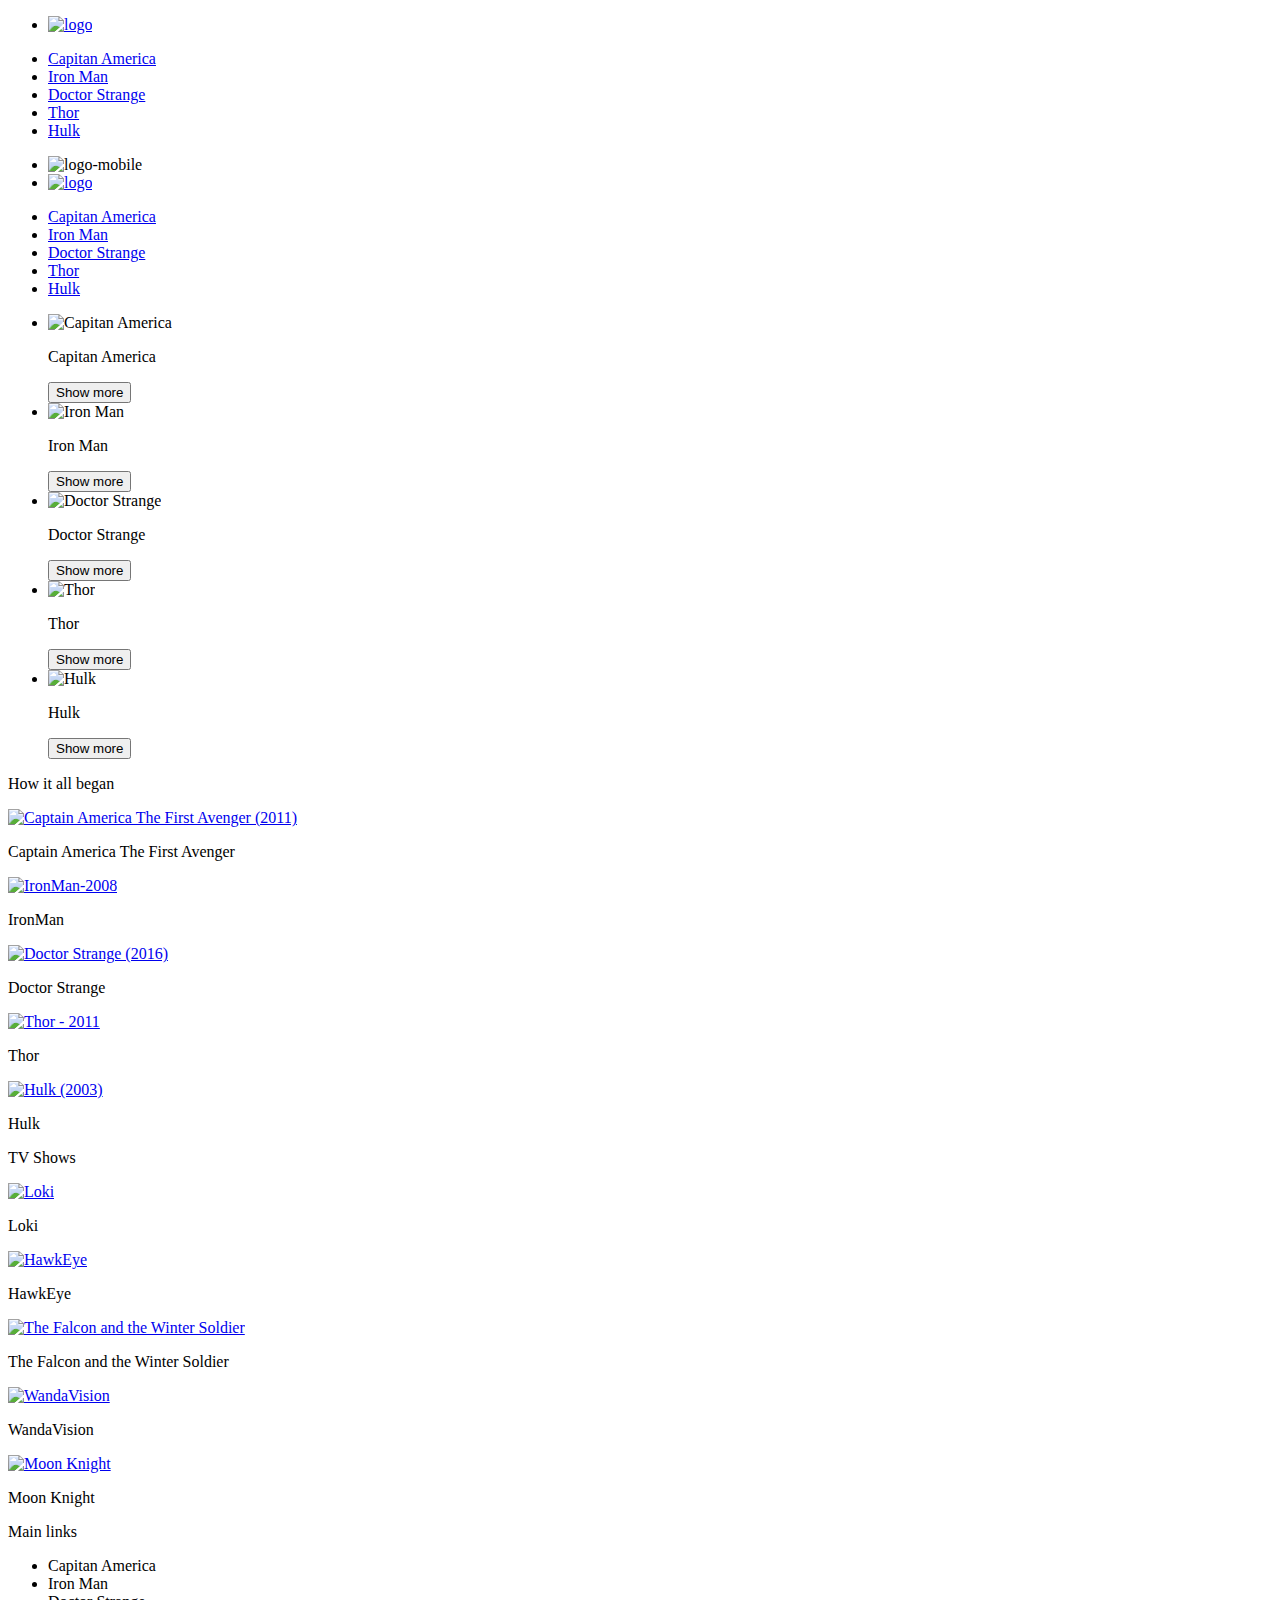
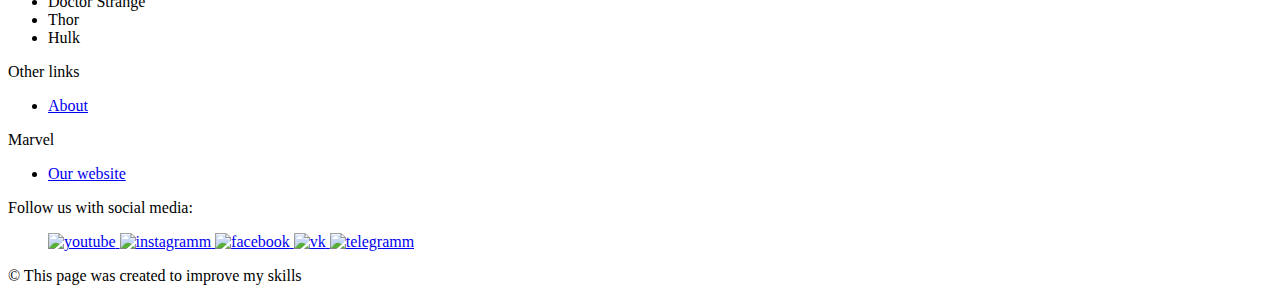
==== index.html @ ea6a28e7 "Add files via upload" ====
<!DOCTYPE html>
<html lang="en">
  <head>
    <meta charset="UTF-8" />
    <meta http-equiv="X-UA-Compatible" content="IE=edge" />
    <meta name="viewport" content="width=device-width, initial-scale=1.0" />
    <title>My Marvel</title>
    <link rel="stylesheet" href="/styles.css" />
  </head>
  <body>
    <header>
      <nav class="header-nav nav-desktop">
        <div class="header-nav-elems default-container">
          <ul>
            <li>
              <a href="/" class="logo">
                <img src="/assets/icons/Marvel.svg" alt="logo" />
              </a>
            </li>
          </ul>
          <ul class="second-menu">
            <li><a href="#">Capitan America</a></li>
            <li><a href="#">Iron Man</a></li>
            <li><a href="#">Doctor Strange</a></li>
            <li><a href="#">Thor</a></li>
            <li><a href="#">Hulk</a></li>
          </ul>
        </div>
      </nav>

      <nav class="nav-mobile">
        <div class="header-nav-elems-mobile">
          <ul>
            <li class="mobile-button">
              <img src="/assets/icons/MenuIcon.svg" alt="logo-mobile" />
            </li>
            <li>
              <a href="/" class="logo-mobile">
                <img src="/assets/icons/Marvel.svg" alt="logo" />
              </a>
            </li>
          </ul>
          <ul class="second-menu-mobile">
            <li><a href="#">Capitan America</a></li>
            <li><a href="#">Iron Man</a></li>
            <li><a href="#">Doctor Strange</a></li>
            <li><a href="#">Thor</a></li>
            <li><a href="#">Hulk</a></li>
          </ul>
        </div>
      </nav>
    </header>
    <main>
      <section>
        <ul class="hero">
          <li>
            <img
              class="main-sliders-img"
              src="/assets/img/characters/Capitan America.jpeg"
              alt="Capitan America"
            />
            <div class="default-container">
              <div class="main-heroes">
                <p>Capitan America</p>
                <button onclick="location.href='movie.html'">Show more</button>
              </div>
            </div>
          </li>
          <li>
            <img
              class="main-sliders-img"
              src="/assets/img/characters/Iron Man.jpg"
              alt="Iron Man"
            />
            <div class="default-container">
              <div class="main-heroes">
                <p>Iron Man</p>
                <button>Show more</button>
              </div>
            </div>
          </li>
          <li>
            <img
              class="main-sliders-img"
              src="/assets/img/characters/Doctor Strange.jpeg"
              alt="Doctor Strange"
            />
            <div class="default-container">
              <div class="main-heroes">
                <p>Doctor Strange</p>
                <button>Show more</button>
              </div>
            </div>
          </li>
          <li>
            <img
              class="main-sliders-img"
              src="/assets/img/characters/Thor.jpg"
              alt="Thor"
            />
            <div class="default-container">
              <div class="main-heroes">
                <p>Thor</p>
                <button>Show more</button>
              </div>
            </div>
          </li>
          <li>
            <img
              class="main-sliders-img"
              src="/assets/img/characters/Hulk.jpeg"
              alt="Hulk"
            />
            <div class="default-container">
              <div class="main-heroes">
                <p>Hulk</p>
                <button>Show more</button>
              </div>
            </div>
          </li>
        </ul>
        <div class="default-container">
          <div class="next-main-slaider-dots">
            <span class="active"></span>
            <span></span>
            <span></span>
            <span></span>
            <span></span>
          </div>
        </div>
        <div class="fader-bg">
          <div class="fader-gradient-0"></div>
          <div class="fader-gradient-1"></div>
        </div>
      </section>
      <section>
        <p class="label-p default-container">How it all began</p>
        <div class="posters default-container">
          <div class="poster">
            <a href="movie.html">
              <img
                src="/assets/img/characters for main/Captain America_ The First Avenger (2011).jpg"
                alt="Captain America The First Avenger (2011)"
              />
            </a>
            <div class="poster-names">
              <p>Captain America The First Avenger</p>
            </div>
          </div>
          <div class="poster">
            <a href="/">
              <img
                src="/assets/img/characters for main/IronMan.jpg"
                alt="IronMan-2008"
              />
            </a>
            <div class="poster-names">
              <p>IronMan</p>
            </div>
          </div>
          <div class="poster">
            <a href="/">
              <img
                src="/assets/img/characters for main/Doctor Strange (2016).jpg"
                alt="Doctor Strange (2016)"
              />
            </a>
            <div class="poster-names">
              <p>Doctor Strange</p>
            </div>
          </div>
          <div class="poster">
            <a href="/">
              <img
                src="/assets/img/characters for main/Thor - 2011.jpg"
                alt="Thor - 2011"
              />
            </a>
            <div class="poster-names">
              <p>Thor</p>
            </div>
          </div>
          <div class="poster">
            <a href="/">
              <img
                src="/assets/img/characters for main/Hulk (2003).jpg"
                alt="Hulk (2003)"
              />
            </a>
            <div class="poster-names">
              <p>Hulk</p>
            </div>
          </div>
        </div>
      </section>
      <section>
        <p class="label-p default-container">TV Shows</p>
        <div class="posters default-container">
          <div class="poster">
            <a href="/">
              <img
                src="/assets/img/characters for main/tv shows/Loki Season 1.jpg"
                alt="Loki"
              />
            </a>
            <div class="poster-names">
              <p>Loki</p>
            </div>
          </div>
          <div class="poster">
            <a href="/">
              <img
                src="/assets/img/characters for main/tv shows/HawkEye.jpg"
                alt="HawkEye"
              />
            </a>
            <div class="poster-names">
              <p>HawkEye</p>
            </div>
          </div>
          <div class="poster">
            <a href="/">
              <img
                src="/assets/img/characters for main/tv shows/The Falcon and the Winter Soldier.jpg"
                alt="The Falcon and the Winter Soldier"
              />
            </a>
            <div class="poster-names">
              <p>The Falcon and the Winter Soldier</p>
            </div>
          </div>
          <div class="poster">
            <a href="/">
              <img
                src="/assets/img/characters for main/tv shows/WandaVision lanza primer trailer oficial y posters.jpg"
                alt="WandaVision"
              />
            </a>
            <div class="poster-names">
              <p>WandaVision</p>
            </div>
          </div>
          <div class="poster">
            <a href="/">
              <img
                src="/assets/img/characters for main/tv shows/Moon Knight.jpg"
                alt="Moon Knight"
              />
            </a>
            <div class="poster-names">
              <p>Moon Knight</p>
            </div>
          </div>
        </div>
      </section>
    </main>
    <footer>
      <div class="footer-wrapper default-container">
        <div class="f-item">
          <p>Main links</p>
          <ul>
            <li>Capitan America</li>
            <li>Iron Man</li>
            <li>Doctor Strange</li>
            <li>Thor</li>
            <li>Hulk</li>
          </ul>
        </div>
        <div class="f-item">
          <p>Other links</p>
          <ul>
            <li>
              <a
                href="https://en.wikipedia.org/wiki/Marvel_Cinematic_Universe"
                target="_blank"
                >About
              </a>
            </li>
          </ul>
        </div>
        <div class="f-item">
          <p>Marvel</p>
          <ul>
            <li>
              <a href="https://www.marvel.com/" target="_blank">Our website</a>
            </li>
          </ul>
        </div>
      </div>
      <div class="footer-social default-container">
        <p>Follow us with social media:</p>
        <ul>
          <a
            href="https://www.youtube.com/@marvel"
            target="_blank"
            class="logo"
          >
            <img src="/assets/icons/youtube.svg" alt="youtube" />
          </a>
          <a
            href="https://www.instagram.com/marvel/"
            target="_blank"
            class="logo"
          >
            <img src="/assets/icons/instagramm.svg" alt="instagramm" />
          </a>
          <a
            href="https://www.facebook.com/Marvel/"
            target="_blank"
            class="logo"
          >
            <img src="/assets/icons/facebook.svg" alt="facebook" />
          </a>
          <a href="https://vk.com/marvel_dc" target="_blank" class="logo">
            <img src="/assets/icons/vk.svg" alt="vk" />
          </a>
          <a href="https://t.me/marvel4" target="_blank" class="logo">
            <img src="/assets/icons/telegramm.svg" alt="telegramm" />
          </a>
        </ul>
      </div>
      <div class="default-container">
        <div class="footer-last-text">
          <p>© This page was created to improve my skills</p>
        </div>
      </div>
    </footer>
    <script src="/assets/scripts.js"></script>
  </body>
</html>
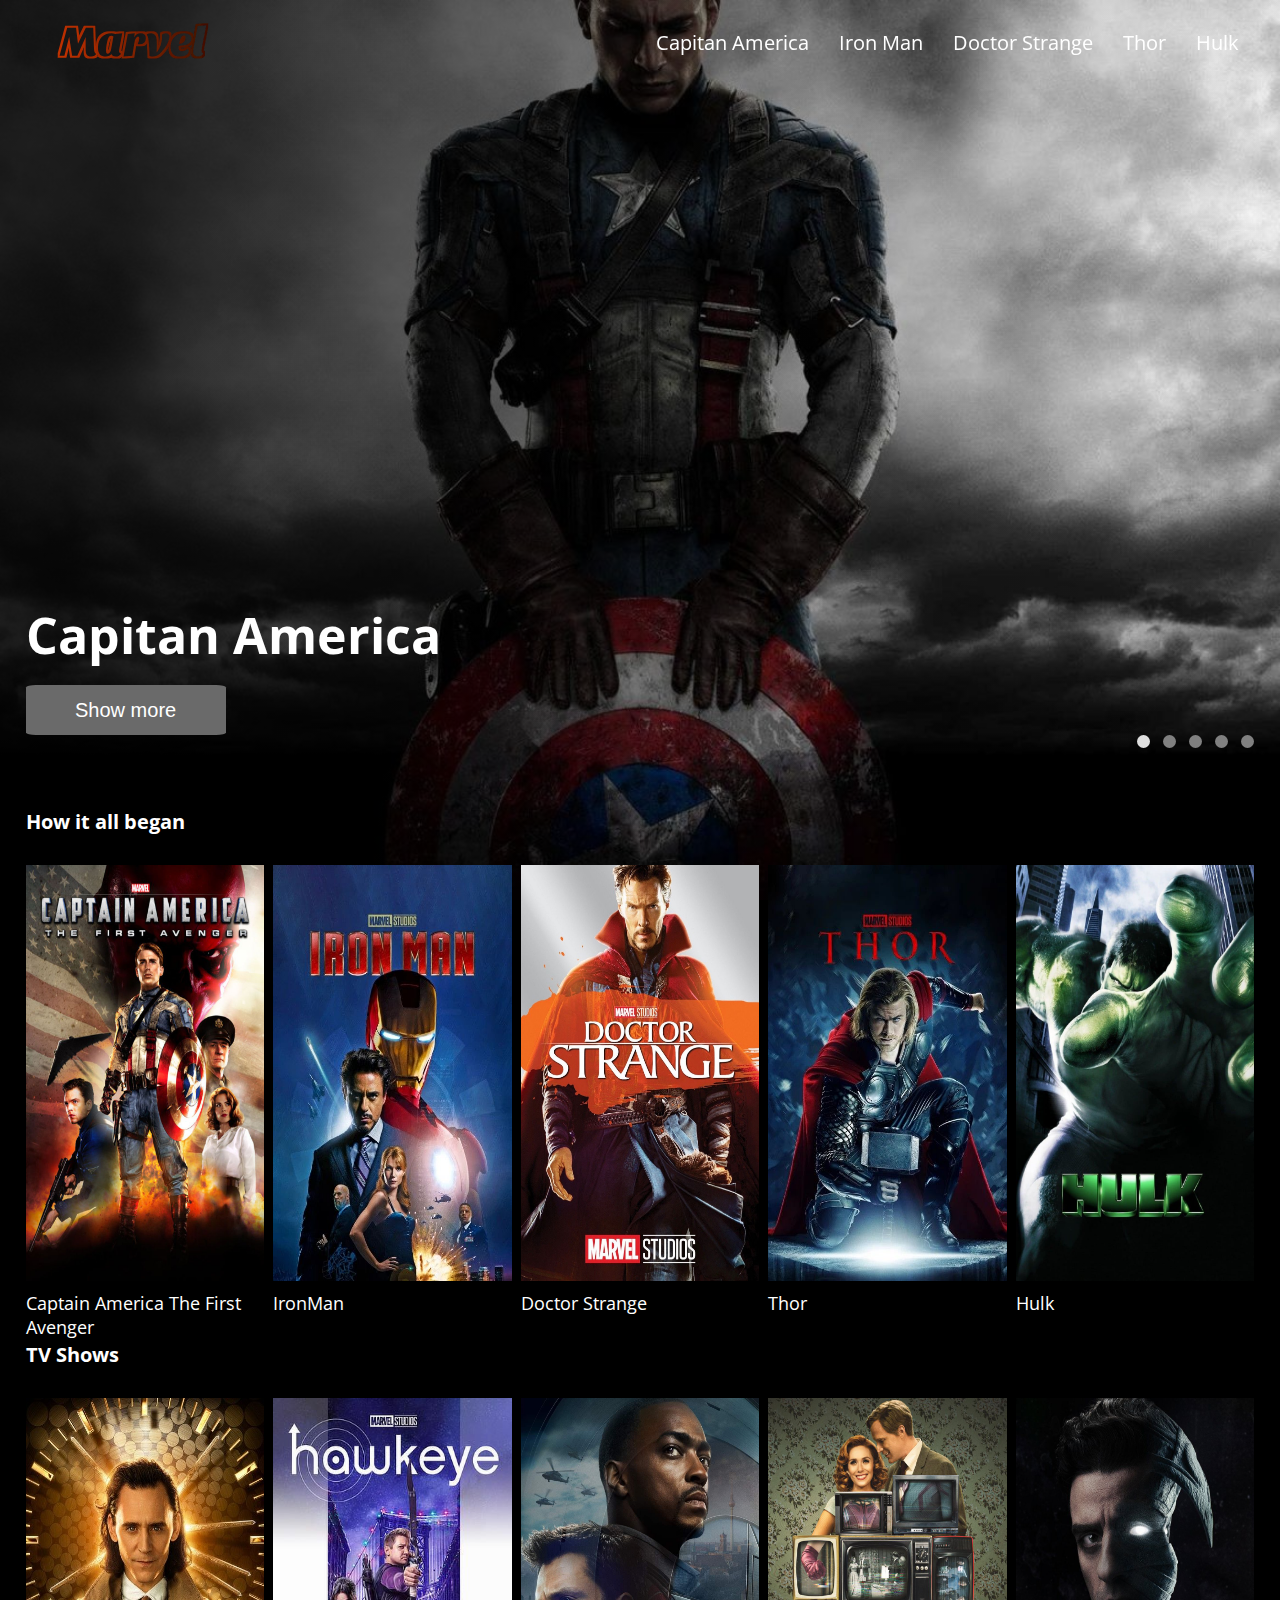
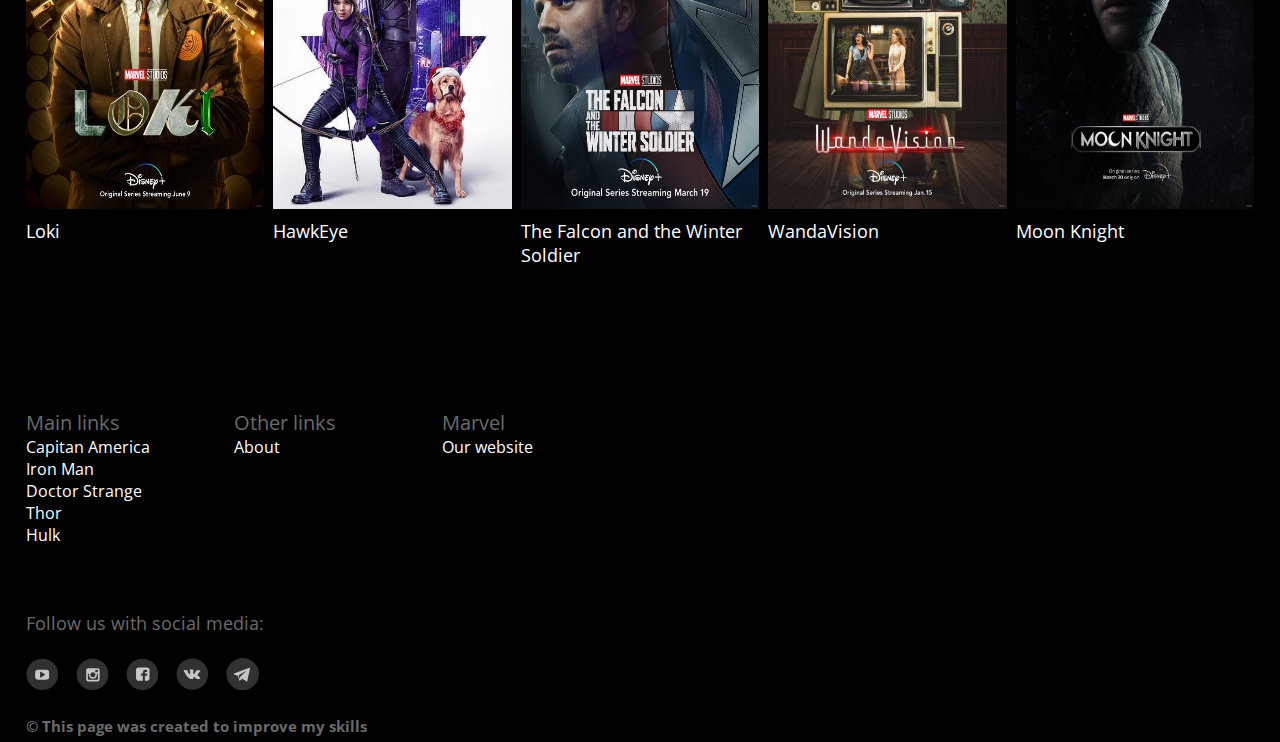
==== commit dba68c15: "Created anoter movie page for IM and added links between pages" ====
--- a/index.html
+++ b/index.html
@@ -19,8 +19,8 @@
             </li>
           </ul>
           <ul class="second-menu">
-            <li><a href="#">Capitan America</a></li>
-            <li><a href="#">Iron Man</a></li>
+            <li><a href="movie.html">Capitan America</a></li>
+            <li><a href="movie2.html">Iron Man</a></li>
             <li><a href="#">Doctor Strange</a></li>
             <li><a href="#">Thor</a></li>
             <li><a href="#">Hulk</a></li>
@@ -41,8 +41,8 @@
             </li>
           </ul>
           <ul class="second-menu-mobile">
-            <li><a href="#">Capitan America</a></li>
-            <li><a href="#">Iron Man</a></li>
+            <li><a href="movie.html">Capitan America</a></li>
+            <li><a href="movie2.html">Iron Man</a></li>
             <li><a href="#">Doctor Strange</a></li>
             <li><a href="#">Thor</a></li>
             <li><a href="#">Hulk</a></li>
@@ -75,7 +75,7 @@
             <div class="default-container">
               <div class="main-heroes">
                 <p>Iron Man</p>
-                <button>Show more</button>
+                <button onclick="location.href='movie2.html'">Show more</button>
               </div>
             </div>
           </li>
@@ -148,7 +148,7 @@
             </div>
           </div>
           <div class="poster">
-            <a href="/">
+            <a href="movie2.html">
               <img
                 src="/assets/img/characters for main/IronMan.jpg"
                 alt="IronMan-2008"
@@ -259,8 +259,8 @@
         <div class="f-item">
           <p>Main links</p>
           <ul>
-            <li>Capitan America</li>
-            <li>Iron Man</li>
+            <li><a href="movie.html">Capitan America</a></li>
+            <li><a href="movie2.html">Iron Man</a></li>
             <li>Doctor Strange</li>
             <li>Thor</li>
             <li>Hulk</li>
--- a/styles.css
+++ b/styles.css
@@ -0,0 +1,468 @@
+@import url('https://fonts.googleapis.com/css2?family=Open+Sans:ital,wght@0,300;0,400;0,600;0,700;1,300&family=Oswald:wght@200;300;400;500;600;700&display=swap');
+
+* {
+  margin: 0;
+  padding: 0;
+  box-sizing: border-box;
+}
+
+body {
+  background-color: black;
+  color: white;
+  font-family: 'Open Sans', sans-serif;
+  overflow-x: hidden;
+}
+
+ul {
+  list-style: none;
+  padding: 0;
+  margin: 0;
+}
+a {
+  color: white;
+  text-decoration: none;
+}
+
+img {
+  width: 100%;
+  height: 100%;
+}
+
+.logo img {
+  max-width: 350px;
+  max-height: 80px;
+}
+
+.default-container {
+  max-width: 1716px;
+  margin: auto;
+}
+
+header {
+  position: sticky;
+  top: 0;
+  z-index: 3;
+}
+
+header .header-nav {
+  display: flex;
+  height: 60px;
+}
+
+header .header-nav ul {
+  display: flex;
+  align-items: center;
+  position: relative;
+}
+
+.header-nav-elems {
+  display: flex;
+  width: 100%;
+  justify-content: space-between;
+}
+
+ul.second-menu > li > a {
+  margin: 0 15px 0 15px;
+  font-size: 20px;
+}
+
+.main-sliders-img {
+  position: absolute;
+  top: 0;
+  object-fit: cover;
+  object-position: top;
+}
+
+.main-heroes {
+  height: 75vh;
+  position: relative;
+  display: flex;
+  flex-direction: column;
+  justify-content: flex-end;
+  z-index: 1;
+}
+
+.main-heroes p {
+  font-size: 50px;
+  font-weight: bold;
+  margin-bottom: 1rem;
+}
+
+.main-heroes button {
+  width: 200px;
+  height: 50px;
+  font-size: 20px;
+  background-color: #6a6a6a;
+  border-radius: 5%;
+  color: white;
+  border: solid 0;
+  cursor: pointer;
+}
+
+.next-main-slaider-dots {
+  display: flex;
+  justify-content: flex-end;
+}
+
+.next-main-slaider-dots > span {
+  width: 13px;
+  height: 13px;
+  background-color: #808080;
+  z-index: 1;
+  border-radius: 50%;
+  margin: 0 0 0 13px;
+  cursor: pointer;
+}
+
+.next-main-slaider-dots > span.active {
+  background-color: #dfdfdf;
+}
+
+.fader-bg {
+  position: absolute;
+  top: 0;
+  width: 100%;
+  height: 100%;
+}
+
+.fader-gradient-0 {
+  width: 100%;
+  height: 100%;
+  background: linear-gradient(
+    180deg,
+    rgba(0, 0, 0, 0.01) 77.36%,
+    rgba(0, 0, 0, 0.01) 77.36%
+  );
+  position: absolute;
+}
+
+.fader-gradient-1 {
+  width: 100%;
+  height: 100%;
+  background: linear-gradient(
+    277.92deg,
+    rgba(0, 0, 0, 0) 7.66%,
+    rgba(0, 0, 0, 0.88) 89.67%
+  );
+}
+
+.label-p {
+  font-size: 20px;
+  font-weight: bold;
+  color: white;
+  position: relative;
+  margin-bottom: 30px;
+  margin-top: 60px;
+}
+
+.posters {
+  display: grid;
+  grid-template-columns: repeat(auto-fit, minmax(237px, 1fr));
+  gap: 9px;
+}
+
+.poster {
+  background-color: black;
+  min-width: 237px;
+  min-height: 350px;
+  position: relative;
+  transition: 250ms all;
+  z-index: 2;
+}
+
+.poster:hover {
+  cursor: pointer;
+  transform: scale(1.05);
+}
+
+.poster:hover > a::after {
+  content: '';
+  position: absolute;
+  width: 100%;
+  height: 100%;
+  background-image: url(/assets/icons/icon-play.svg);
+  background-repeat: no-repeat;
+  background-position: center;
+  right: 0;
+  left: 0;
+  top: 0;
+  bottom: 0;
+}
+
+.poster > img {
+  background-color: black;
+}
+
+.poster-names p {
+  margin-top: 5px;
+  font-size: 18px;
+}
+
+.default-container > p {
+  margin-top: 65px;
+  margin-bottom: 15px;
+}
+
+footer {
+  margin-top: 200px;
+}
+
+.footer-wrapper {
+  display: grid;
+  grid-template-columns: repeat(auto-fill, minmax(180px, 1fr));
+  grid-auto-rows: auto;
+  gap: 20px;
+}
+
+.f-item p {
+  color: #6a6a6a;
+  font-size: 20px;
+}
+
+.footer-social {
+  margin-top: 42px;
+}
+
+.footer-social p {
+  color: #6a6a6a;
+  font-size: 18px;
+}
+
+.footer-social a > img {
+  width: 33px;
+  height: 33px;
+  margin-top: 8px;
+  margin-right: 13px;
+}
+
+.footer-last-text {
+  font-weight: bold;
+  font-size: 15px;
+  color: #6a6a6a;
+  padding: 20px 0 6px 0;
+}
+nav.nav-desktop {
+  display: none;
+}
+nav.nav-mobile {
+  display: none;
+  background-color: #0c0b0b;
+}
+
+.second-menu-mobile {
+  display: none;
+  position: absolute;
+  width: 100%;
+  height: 200px; ////////////
+}
+
+@media (min-width: 1200px) {
+  nav.nav-desktop {
+    display: block;
+  }
+}
+
+@media (max-width: 1199px) {
+  .fader-bg {
+    position: absolute;
+    margin-top: 70px;
+  }
+  .main-sliders-img {
+    margin-top: 70px;
+  }
+
+  nav.nav-mobile {
+    display: block;
+    background-color: #0c0b0b;
+    height: 70px;
+  }
+
+  .header-nav-elems-mobile > ul > li > a > img {
+    max-width: 350px;
+    max-height: 50px;
+    padding: 0;
+    margin: 0;
+  }
+
+  .main-heroes p {
+    margin-left: 5px;
+    font-size: 3rem;
+  }
+
+  .main-heroes button {
+    padding: 5px;
+    margin-left: 5px;
+  }
+
+  .header-nav-elems-mobile > ul:first-child {
+    display: flex;
+    justify-content: space-between;
+    padding: 0.5rem;
+  }
+
+  .header-nav-elems-mobile > ul:last-child {
+    background-color: #434343;
+    text-align: center;
+    padding-top: 32px;
+    padding-bottom: 32px;
+  }
+
+  .second-menu-mobile > li {
+    padding: 0 0 8px 0;
+  }
+  .mobile-button {
+    cursor: pointer;
+  }
+}
+
+@media (max-width: 375px) {
+  .main-sliders-img {
+    margin-top: 60px;
+  }
+
+  nav.nav-mobile {
+    height: 60px;
+  }
+
+  .header-nav-elems-mobile > ul > li > a > img {
+    max-width: 200px;
+    max-height: 50px;
+  }
+  .main-heroes {
+    justify-content: end;
+    align-items: flex-start;
+  }
+  .main-heroes p {
+    margin-left: 5px;
+    font-size: 2rem;
+  }
+  .main-heroes button {
+    width: auto;
+    height: auto;
+    font-size: 0.7rem;
+    text-align: center;
+    padding: 5px;
+    margin-left: 5px;
+  }
+
+  .next-main-slaider-dots {
+    justify-content: center;
+    margin-top: 10px;
+  }
+  .posters {
+    grid-template-columns: repeat(auto-fit, minmax(130px, 1fr));
+  }
+  .poster {
+    min-width: auto;
+    min-height: auto;
+  }
+  footer {
+    text-align: center;
+  }
+}
+
+@media (max-width: 667px) {
+  .fader-bg {
+    position: absolute;
+    margin-top: 60px;
+  }
+  .main-sliders-img {
+    margin-top: 60px;
+  }
+
+  nav.nav-mobile {
+    display: block;
+    background-color: #0c0b0b;
+    height: 60px;
+  }
+
+  .header-nav-elems-mobile > ul > li > a > img {
+    max-width: 350px;
+    max-height: 50px;
+    padding: 0;
+    margin: 0;
+  }
+
+  .main-heroes {
+    justify-content: end;
+    align-items: flex-start;
+  }
+  .main-heroes p {
+    margin-left: 5px;
+    font-size: 1.5rem;
+  }
+  .main-heroes button {
+    width: auto;
+    height: auto;
+    font-size: 0.9rem;
+    text-align: center;
+    padding: 10px;
+    margin-left: 5px;
+  }
+
+  .next-main-slaider-dots {
+    justify-content: center;
+    margin-top: 5px;
+  }
+  .posters {
+    grid-template-columns: repeat(auto-fit, minmax(130px, 1fr));
+  }
+  .poster {
+    min-width: auto;
+    min-height: auto;
+  }
+}
+
+@media (max-width: 1740px) {
+  .default-container {
+    padding: 0 2% 0 2%;
+  }
+}
+.player {
+  position: relative;
+  width: 100%;
+}
+
+.player::after {
+  display: block;
+  content: '';
+  padding-top: 56.25%;
+}
+
+.player iframe {
+  position: absolute;
+  top: 0;
+  left: 0;
+  width: 100%;
+  height: 100%;
+}
+
+.tabs-titles {
+  display: flex;
+  margin-top: 20px;
+}
+
+.tabs {
+  margin-top: 21px;
+}
+.tabs-titles li {
+  padding-right: 45px;
+  font-size: 20px;
+  cursor: pointer;
+}
+
+.tabs-titles li.active {
+  font-weight: bold;
+}
+.tab {
+  font-size: 16px;
+  color: #cdcdcd;
+}
+
+.tab > p:first-child {
+  padding-bottom: 2px;
+}
+.tab > p:nth-child(3) {
+  padding-top: 12px;
+  color: #878787;
+}
